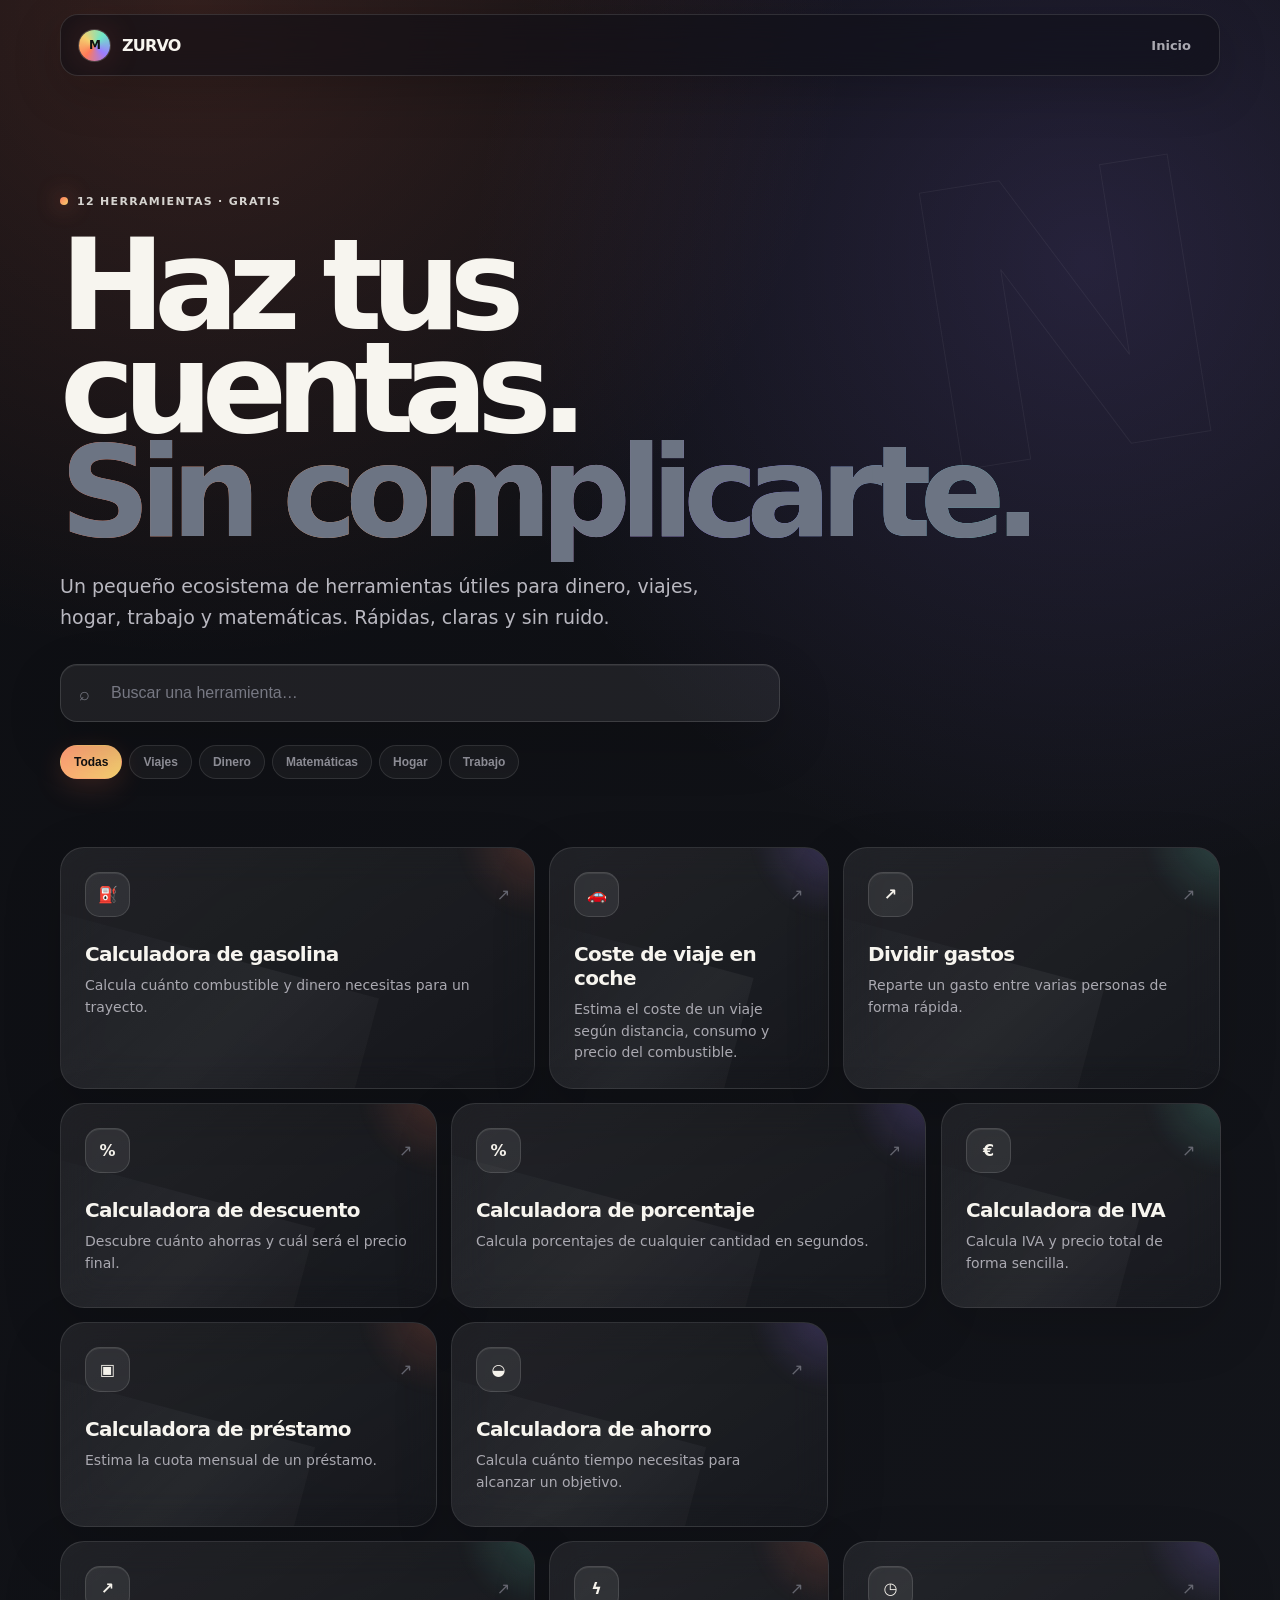
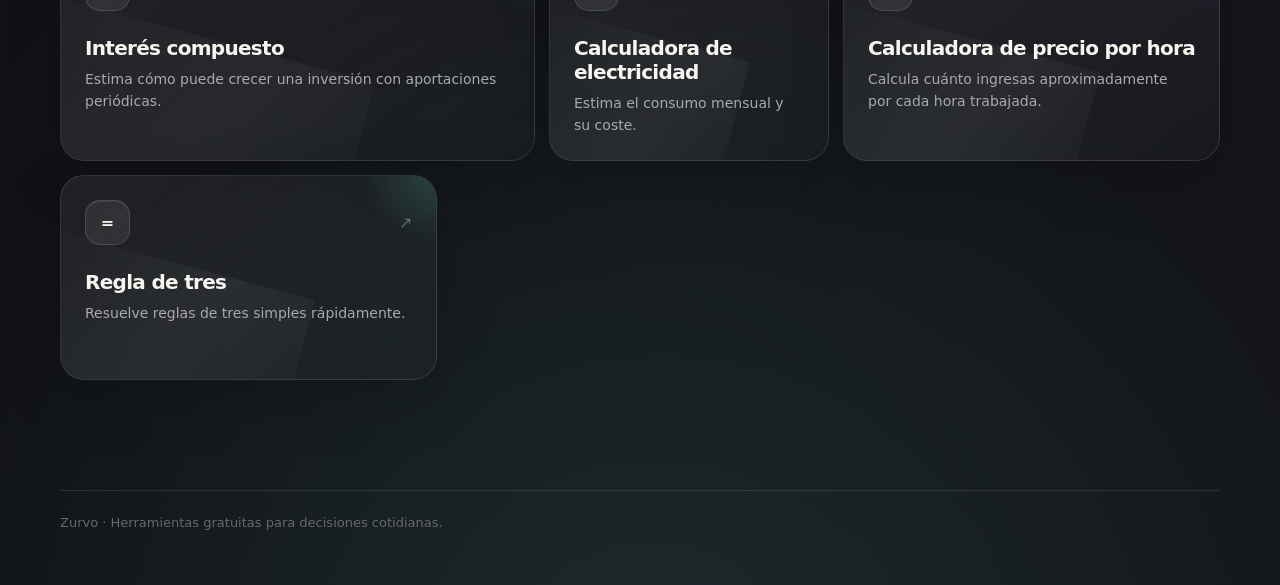
==== index.html @ 60fc9974 "Add files via upload" ====
<!doctype html><html lang="es"><head><meta charset="utf-8"><meta name="viewport" content="width=device-width,initial-scale=1,viewport-fit=cover"><meta name="theme-color" content="#f5f7fb"><title>Zurvo | Herramientas útiles</title><meta name="description" content="Calculadoras y herramientas gratuitas para decisiones cotidianas."><link rel="stylesheet" href="/ruptura.css"></head><body><header class="topbar"><a class="brand" href="/"><span class="brand-mark">M</span><span>ZURVO</span></a><nav class="nav"><a href="/">Inicio</a></nav></header><main><section class="hero reveal"><span class="eyebrow">12 herramientas · gratis</span><h1>Haz tus cuentas.<br><span style="color:#6c7483">Sin complicarte.</span></h1><p class="hero-copy">Un pequeño ecosistema de herramientas útiles para dinero, viajes, hogar, trabajo y matemáticas. Rápidas, claras y sin ruido.</p><div class="search"><span class="search-icon">⌕</span><input id="search" type="search" placeholder="Buscar una herramienta…" autocomplete="off"></div><div class="chips" id="chips"><button class="chip active" data-filter="Todas" type="button">Todas</button><button class="chip " data-filter="Viajes" type="button">Viajes</button><button class="chip " data-filter="Dinero" type="button">Dinero</button><button class="chip " data-filter="Matemáticas" type="button">Matemáticas</button><button class="chip " data-filter="Hogar" type="button">Hogar</button><button class="chip " data-filter="Trabajo" type="button">Trabajo</button></div></section><section><div class="grid" id="toolGrid"><a class="card reveal delay-1" href="/calculadora-gasolina.html" data-category="Viajes" data-search="calculadora de gasolina calcula cuánto combustible y dinero necesitas para un trayecto. viajes"><div class="card-top"><span class="icon">⛽</span><span class="arrow">↗</span></div><h3>Calculadora de gasolina</h3><p>Calcula cuánto combustible y dinero necesitas para un trayecto.</p></a><a class="card reveal delay-2" href="/coste-viaje-coche.html" data-category="Viajes" data-search="coste de viaje en coche estima el coste de un viaje según distancia, consumo y precio del combustible. viajes"><div class="card-top"><span class="icon">🚗</span><span class="arrow">↗</span></div><h3>Coste de viaje en coche</h3><p>Estima el coste de un viaje según distancia, consumo y precio del combustible.</p></a><a class="card reveal delay-3" href="/dividir-gastos-viaje.html" data-category="Dinero" data-search="dividir gastos reparte un gasto entre varias personas de forma rápida. dinero"><div class="card-top"><span class="icon">↗</span><span class="arrow">↗</span></div><h3>Dividir gastos</h3><p>Reparte un gasto entre varias personas de forma rápida.</p></a><a class="card reveal delay-1" href="/calculadora-descuento.html" data-category="Dinero" data-search="calculadora de descuento descubre cuánto ahorras y cuál será el precio final. dinero"><div class="card-top"><span class="icon">%</span><span class="arrow">↗</span></div><h3>Calculadora de descuento</h3><p>Descubre cuánto ahorras y cuál será el precio final.</p></a><a class="card reveal delay-2" href="/calculadora-porcentaje.html" data-category="Matemáticas" data-search="calculadora de porcentaje calcula porcentajes de cualquier cantidad en segundos. matemáticas"><div class="card-top"><span class="icon">%</span><span class="arrow">↗</span></div><h3>Calculadora de porcentaje</h3><p>Calcula porcentajes de cualquier cantidad en segundos.</p></a><a class="card reveal delay-3" href="/calculadora-iva.html" data-category="Dinero" data-search="calculadora de iva calcula iva y precio total de forma sencilla. dinero"><div class="card-top"><span class="icon">€</span><span class="arrow">↗</span></div><h3>Calculadora de IVA</h3><p>Calcula IVA y precio total de forma sencilla.</p></a><a class="card reveal delay-1" href="/calculadora-prestamo.html" data-category="Dinero" data-search="calculadora de préstamo estima la cuota mensual de un préstamo. dinero"><div class="card-top"><span class="icon">▣</span><span class="arrow">↗</span></div><h3>Calculadora de préstamo</h3><p>Estima la cuota mensual de un préstamo.</p></a><a class="card reveal delay-2" href="/calculadora-ahorro.html" data-category="Dinero" data-search="calculadora de ahorro calcula cuánto tiempo necesitas para alcanzar un objetivo. dinero"><div class="card-top"><span class="icon">◒</span><span class="arrow">↗</span></div><h3>Calculadora de ahorro</h3><p>Calcula cuánto tiempo necesitas para alcanzar un objetivo.</p></a><a class="card reveal delay-3" href="/interes-compuesto.html" data-category="Dinero" data-search="interés compuesto estima cómo puede crecer una inversión con aportaciones periódicas. dinero"><div class="card-top"><span class="icon">↗</span><span class="arrow">↗</span></div><h3>Interés compuesto</h3><p>Estima cómo puede crecer una inversión con aportaciones periódicas.</p></a><a class="card reveal delay-1" href="/calculadora-electricidad.html" data-category="Hogar" data-search="calculadora de electricidad estima el consumo mensual y su coste. hogar"><div class="card-top"><span class="icon">ϟ</span><span class="arrow">↗</span></div><h3>Calculadora de electricidad</h3><p>Estima el consumo mensual y su coste.</p></a><a class="card reveal delay-2" href="/calculadora-precio-hora.html" data-category="Trabajo" data-search="calculadora de precio por hora calcula cuánto ingresas aproximadamente por cada hora trabajada. trabajo"><div class="card-top"><span class="icon">◷</span><span class="arrow">↗</span></div><h3>Calculadora de precio por hora</h3><p>Calcula cuánto ingresas aproximadamente por cada hora trabajada.</p></a><a class="card reveal delay-3" href="/calculadora-regla-tres.html" data-category="Matemáticas" data-search="regla de tres resuelve reglas de tres simples rápidamente. matemáticas"><div class="card-top"><span class="icon">=</span><span class="arrow">↗</span></div><h3>Regla de tres</h3><p>Resuelve reglas de tres simples rápidamente.</p></a></div><div class="empty" id="empty">No hemos encontrado ninguna herramienta con esa búsqueda.</div></section></main><footer><div>Zurvo · Herramientas gratuitas para decisiones cotidianas.</div></footer><script>(function(){const input=document.getElementById('search'),grid=document.getElementById('toolGrid'),empty=document.getElementById('empty'),cards=[...document.querySelectorAll('.card')],chips=[...document.querySelectorAll('.chip')];let category='Todas';function render(){const q=(input.value||'').trim().toLowerCase();let visible=0;cards.forEach(c=>{const okCat=category==='Todas'||c.dataset.category===category;const okSearch=!q||c.dataset.search.includes(q);const show=okCat&&okSearch;c.style.display=show?'block':'none';if(show)visible++});empty.style.display=visible?'none':'block'}input.addEventListener('input',render);chips.forEach(ch=>ch.addEventListener('click',()=>{category=ch.dataset.filter;chips.forEach(x=>x.classList.toggle('active',x===ch));render()}));})();</script></body></html>
---- ruptura.css ----
:root{
 --bg:#0d0e12;--bg2:#14161c;--ink:#f7f5ef;--muted:#aaa9b1;--soft:#777883;
 --line:rgba(255,255,255,.10);--accent:#ff7a59;--violet:#9b7cff;--mint:#6ee7c8;--yellow:#f4d06f;
 --glass:rgba(255,255,255,.055);--glass2:rgba(255,255,255,.085);--shadow:0 30px 90px rgba(0,0,0,.32);
}
*{box-sizing:border-box}html{scroll-behavior:smooth}body{margin:0;min-height:100vh;color:var(--ink);font-family:ui-sans-serif,-apple-system,BlinkMacSystemFont,"SF Pro Display","Segoe UI",Inter,system-ui,sans-serif;background:radial-gradient(circle at 15% 0%,rgba(255,122,89,.16),transparent 27%),radial-gradient(circle at 85% 12%,rgba(155,124,255,.16),transparent 28%),radial-gradient(circle at 50% 105%,rgba(110,231,200,.10),transparent 30%),linear-gradient(135deg,var(--bg),var(--bg2));overflow-x:hidden}
body:before{content:"";position:fixed;inset:0;z-index:-1;opacity:.16;pointer-events:none;background-image:radial-gradient(rgba(255,255,255,.6) .6px,transparent .6px);background-size:20px 20px;mask-image:linear-gradient(to bottom,black,transparent 85%)}
a{color:inherit;text-decoration:none}.wrap,main,footer>div{width:min(1160px,calc(100% - 40px));margin:auto}
.topbar{position:sticky;top:14px;z-index:20;margin:14px auto 0;width:min(1160px,calc(100% - 40px));height:62px;border:1px solid rgba(255,255,255,.12);background:rgba(16,17,22,.64);backdrop-filter:blur(24px) saturate(140%);-webkit-backdrop-filter:blur(24px) saturate(140%);border-radius:18px;display:flex;align-items:center;justify-content:space-between;padding:0 16px 0 18px;box-shadow:0 14px 50px rgba(0,0,0,.20)}
.brand{display:flex;align-items:center;gap:12px;font-weight:850;letter-spacing:-.05em}.brand-mark{width:31px;height:31px;border-radius:50%;display:grid;place-items:center;color:#111;background:conic-gradient(from 220deg,var(--accent),var(--yellow),var(--mint),var(--violet),var(--accent));box-shadow:0 0 0 1px rgba(255,255,255,.18),0 0 34px rgba(255,122,89,.18);font-size:12px}.nav{display:flex;gap:6px}.nav a{padding:9px 12px;color:var(--muted);font-size:13px;font-weight:700;border-radius:10px;transition:.22s}.nav a:hover{background:rgba(255,255,255,.07);color:#fff}
main{padding:86px 0 80px}.hero{position:relative;margin-bottom:48px;padding:28px 0 20px}.hero:after{content:"N";position:absolute;right:4%;top:-30px;font-size:clamp(180px,30vw,420px);line-height:1;font-weight:900;letter-spacing:-.14em;color:transparent;-webkit-text-stroke:1px rgba(255,255,255,.055);pointer-events:none;z-index:-1;transform:rotate(-9deg)}
.eyebrow{display:inline-flex;align-items:center;gap:9px;color:#d6d4d0;font-size:11px;font-weight:800;letter-spacing:.12em;text-transform:uppercase}.eyebrow:before{content:"";width:8px;height:8px;border-radius:50%;background:linear-gradient(135deg,var(--accent),var(--yellow));box-shadow:0 0 22px rgba(255,122,89,.8)}
h1{font-size:clamp(56px,10vw,126px);line-height:.82;letter-spacing:-.09em;max-width:1000px;margin:25px 0 27px}h1 span{background:linear-gradient(100deg,var(--accent),#ffad72 30%,var(--violet) 67%,var(--mint));-webkit-background-clip:text;background-clip:text;color:transparent}h2{font-size:28px;letter-spacing:-.04em;margin:60px 0 20px}p{font-size:16px;line-height:1.65;color:var(--muted);margin:0 0 16px}.hero-copy{font-size:19px;max-width:650px;color:#b9b8c0}
.search{position:relative;max-width:720px;margin:30px 0 0}.search input{width:100%;padding:19px 22px 19px 50px;border-radius:17px;border:1px solid rgba(255,255,255,.13);background:rgba(255,255,255,.065);color:#fff;font-size:16px;outline:none;box-shadow:inset 0 1px 0 rgba(255,255,255,.06),0 20px 55px rgba(0,0,0,.18);transition:.25s}.search input::placeholder{color:#777883}.search input:focus{border-color:rgba(255,122,89,.55);box-shadow:0 0 0 4px rgba(255,122,89,.08),0 25px 65px rgba(0,0,0,.25)}.search-icon{position:absolute;left:19px;top:50%;transform:translateY(-50%);color:#777883;font-size:18px;pointer-events:none}
.chips{display:flex;flex-wrap:wrap;gap:7px;margin:23px 0 0}.chip{padding:9px 13px;border:1px solid rgba(255,255,255,.11);background:rgba(255,255,255,.045);border-radius:999px;color:#92929b;font-size:12px;font-weight:800;cursor:pointer;transition:.22s}.chip:hover{color:#fff;background:rgba(255,255,255,.08)}.chip.active{color:#111;border-color:transparent;background:linear-gradient(135deg,#ff9b76,#f4d06f);box-shadow:0 8px 28px rgba(255,122,89,.17)}
.grid{display:grid;grid-template-columns:repeat(12,1fr);gap:14px}.card{position:relative;grid-column:span 4;min-height:205px;padding:24px;border:1px solid rgba(255,255,255,.11);background:linear-gradient(145deg,rgba(255,255,255,.075),rgba(255,255,255,.025));backdrop-filter:blur(18px);-webkit-backdrop-filter:blur(18px);border-radius:24px;overflow:hidden;box-shadow:0 20px 60px rgba(0,0,0,.15);transition:transform .35s cubic-bezier(.2,.8,.2,1),border-color .3s,box-shadow .3s}.card:nth-child(4n+1){grid-column:span 5}.card:nth-child(4n+2){grid-column:span 3}.card:nth-child(4n+3){grid-column:span 4}.card:nth-child(4n){grid-column:span 4}.card:before{content:"";position:absolute;width:170px;height:170px;right:-90px;top:-95px;border-radius:50%;background:radial-gradient(circle,var(--glow,rgba(255,122,89,.20)),transparent 67%);filter:blur(5px);transition:.4s}.card:nth-child(3n+2){--glow:rgba(155,124,255,.24)}.card:nth-child(3n){--glow:rgba(110,231,200,.20)}.card:after{content:"";position:absolute;left:-20%;bottom:-70%;width:80%;height:130%;background:linear-gradient(120deg,transparent,rgba(255,255,255,.05),transparent);transform:rotate(15deg);transition:.5s}.card:hover{transform:translateY(-8px) rotate(-.25deg);border-color:rgba(255,255,255,.23);box-shadow:0 32px 90px rgba(0,0,0,.30)}.card:hover:after{transform:translateX(55%) rotate(15deg)}.card-top{display:flex;align-items:center;justify-content:space-between;position:relative;z-index:1}.icon{width:45px;height:45px;border-radius:15px;display:grid;place-items:center;background:rgba(255,255,255,.08);border:1px solid rgba(255,255,255,.13);color:#f5f2eb;font-weight:850;box-shadow:inset 0 1px 0 rgba(255,255,255,.08)}.arrow{color:#666771;transition:.25s}.card:hover .arrow{color:#fff;transform:translate(4px,-4px)}.card h3{font-size:20px;letter-spacing:-.035em;margin:25px 0 9px;position:relative;z-index:1}.card p{font-size:14px;margin:0;line-height:1.55;position:relative;z-index:1}.empty{display:none;padding:30px;border:1px dashed rgba(255,255,255,.14);border-radius:20px;color:var(--muted)}
.tool-layout{display:grid;grid-template-columns:minmax(0,700px) 310px;gap:28px;align-items:start}.tool{padding:32px;border:1px solid rgba(255,255,255,.13);background:rgba(255,255,255,.055);backdrop-filter:blur(24px);-webkit-backdrop-filter:blur(24px);border-radius:28px;box-shadow:var(--shadow)}.tool-head{display:flex;gap:15px;align-items:center;margin-bottom:30px}.tool-head .icon{width:54px;height:54px}.tool-head h1{font-size:clamp(38px,5vw,58px);margin:0}.tool-head p{margin:8px 0 0}.fields{display:grid;grid-template-columns:repeat(2,minmax(0,1fr));gap:17px}.field label{display:block;font-size:12px;font-weight:800;color:#c4c2c0;margin:0 0 8px}.input-wrap{position:relative}.input-wrap span{position:absolute;right:14px;top:50%;transform:translateY(-50%);color:#74757e;font-size:12px;font-weight:800;pointer-events:none}.field input{padding:15px 52px 15px 15px;width:100%;border:1px solid rgba(255,255,255,.11);border-radius:14px;background:rgba(0,0,0,.15);color:#fff;font-size:16px;outline:none;transition:.2s;box-shadow:inset 0 1px 0 rgba(255,255,255,.04)}.field input:focus{border-color:rgba(255,122,89,.55);box-shadow:0 0 0 4px rgba(255,122,89,.07)}
.primary{width:100%;margin-top:22px;border:0;border-radius:14px;padding:16px 18px;background:linear-gradient(135deg,#ff835f,#f4d06f);color:#17130f;font-size:15px;font-weight:850;cursor:pointer;box-shadow:0 16px 38px rgba(255,122,89,.16);transition:.2s}.primary:hover{transform:translateY(-2px);filter:saturate(1.08);box-shadow:0 22px 45px rgba(255,122,89,.23)}.primary:active{transform:scale(.985)}.result{margin-top:18px;padding:22px;border-radius:19px;background:linear-gradient(135deg,rgba(110,231,200,.12),rgba(255,255,255,.05));border:1px solid rgba(110,231,200,.18);color:#a8f5e1;font-size:19px;font-weight:780;min-height:76px;display:flex;align-items:center;animation:resultIn .34s ease both}.result.is-error{background:rgba(255,100,100,.08);border-color:rgba(255,100,100,.16);color:#ffb0b0}@keyframes resultIn{from{opacity:.1;transform:translateY(8px) scale(.99)}to{opacity:1;transform:none}}
.side{position:sticky;top:94px}.side-card{padding:22px;border-radius:22px;border:1px solid rgba(255,255,255,.11);background:rgba(255,255,255,.045);backdrop-filter:blur(18px);-webkit-backdrop-filter:blur(18px)}.side-card h3{margin:0 0 10px;font-size:16px}.side-card p{font-size:14px}.side-link{display:flex;align-items:center;justify-content:space-between;gap:10px;padding:12px 0;border-top:1px solid var(--line);font-size:14px;font-weight:750}.side-link span{color:#666771}.breadcrumb{font-size:13px;color:#777883;margin-bottom:24px}.breadcrumb a{text-decoration:underline;text-underline-offset:3px}.back{display:inline-flex;align-items:center;gap:8px;margin-top:24px;color:#92929b;font-size:14px;font-weight:750}.back:hover{color:#fff}footer{padding:30px 0 55px;color:#666771}footer>div{border-top:1px solid var(--line);padding-top:24px;font-size:13px}
.reveal{animation:reveal .7s cubic-bezier(.2,.8,.2,1) both}@keyframes reveal{from{opacity:0;transform:translateY(16px) scale(.985)}to{opacity:1;transform:none}}.delay-1{animation-delay:.05s}.delay-2{animation-delay:.10s}.delay-3{animation-delay:.15s}
@media(max-width:850px){.grid{grid-template-columns:repeat(2,1fr)}.card,.card:nth-child(4n+1),.card:nth-child(4n+2),.card:nth-child(4n+3),.card:nth-child(4n){grid-column:span 1}.tool-layout{grid-template-columns:1fr}.side{position:static}.side-card{margin-top:2px}}
@media(max-width:600px){.wrap,main,footer>div{width:min(100% - 24px,1160px)}.topbar{width:calc(100% - 24px);top:8px;margin-top:8px;height:58px;border-radius:16px;padding:0 12px 0 14px}.nav a{display:none}.hero{padding-top:38px;margin-bottom:35px}.hero:after{font-size:190px;right:-10px;top:0}main{padding:50px 0 55px}h1{font-size:58px}.hero-copy{font-size:17px}.grid{grid-template-columns:1fr}.card,.card:nth-child(4n+1),.card:nth-child(4n+2),.card:nth-child(4n+3),.card:nth-child(4n){grid-column:span 1;min-height:165px}.fields{grid-template-columns:1fr}.tool{padding:21px;border-radius:23px}.tool-head h1{font-size:36px}.tool-head{align-items:flex-start}.search input{padding:16px 16px 16px 44px}.chips{overflow:auto;flex-wrap:nowrap;padding-bottom:5px}}
@media(prefers-reduced-motion:reduce){*,*:before,*:after{scroll-behavior:auto!important;animation:none!important;transition:none!important}}
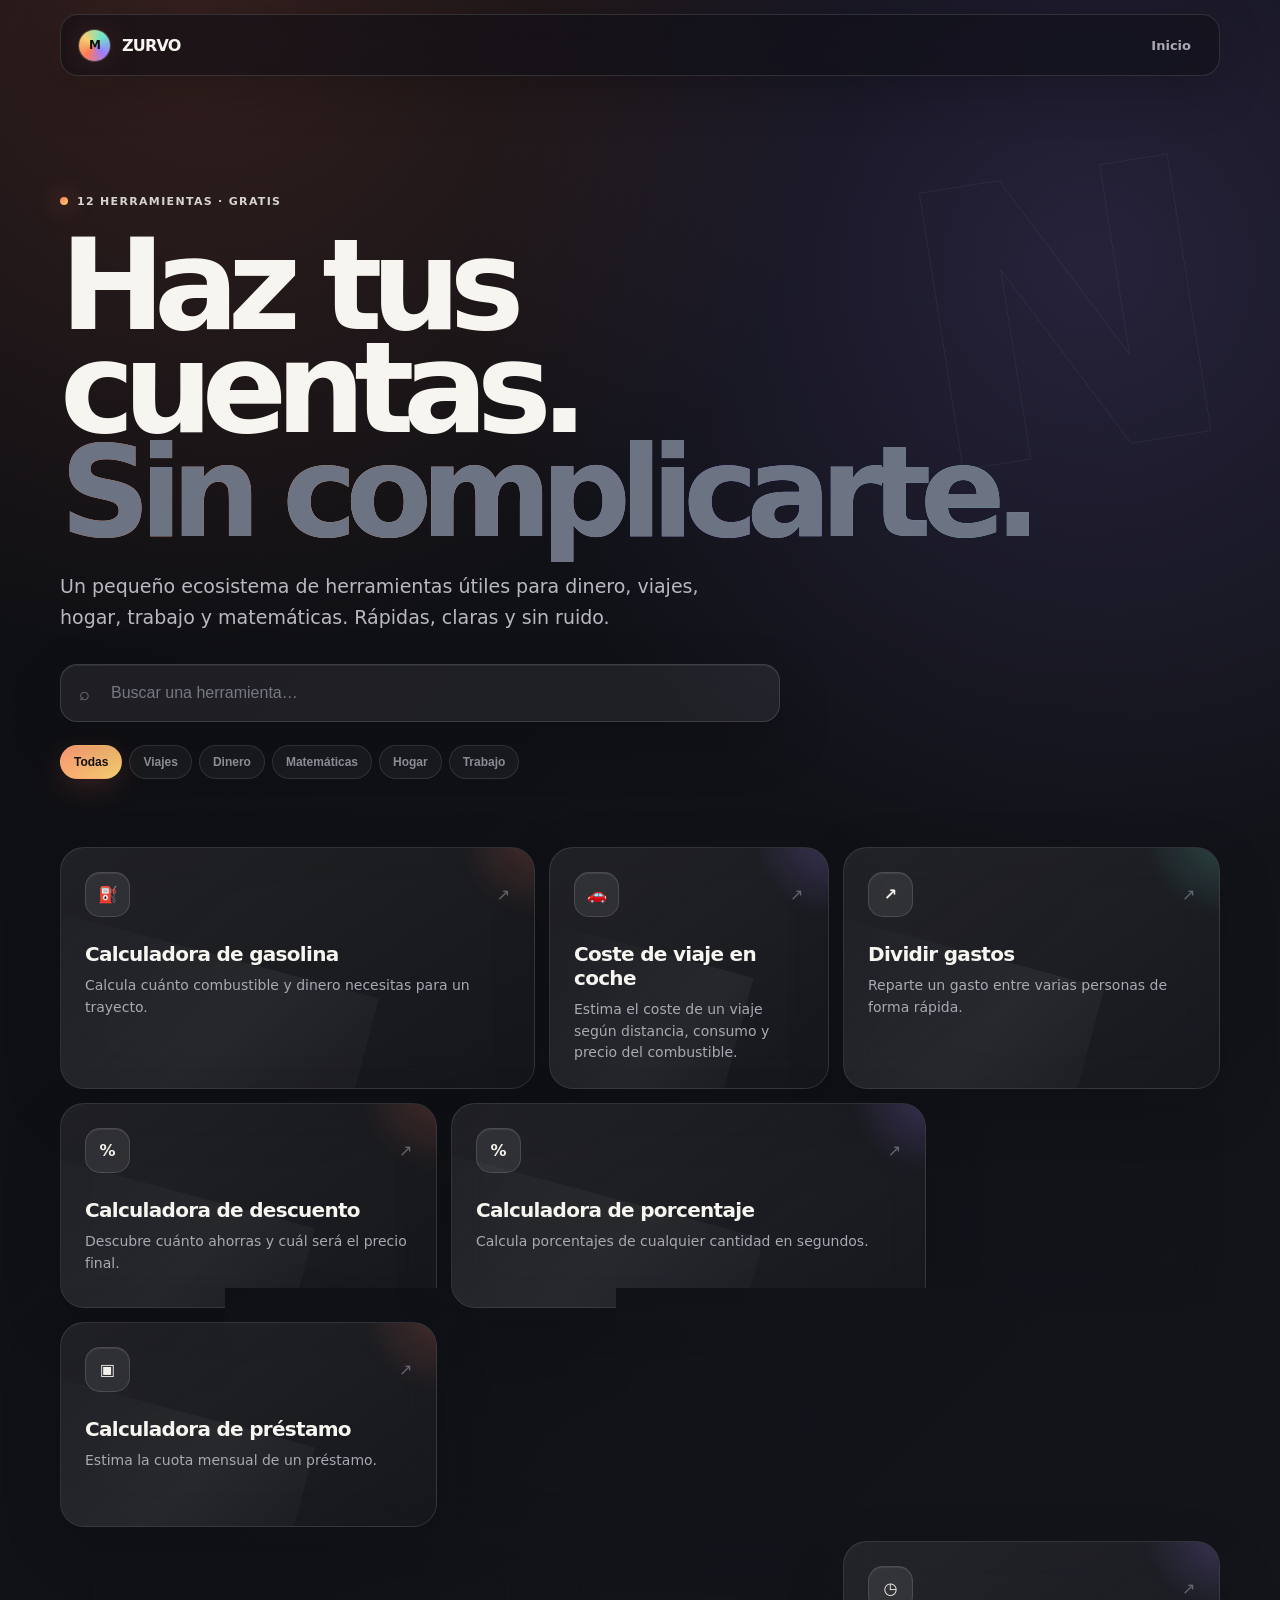
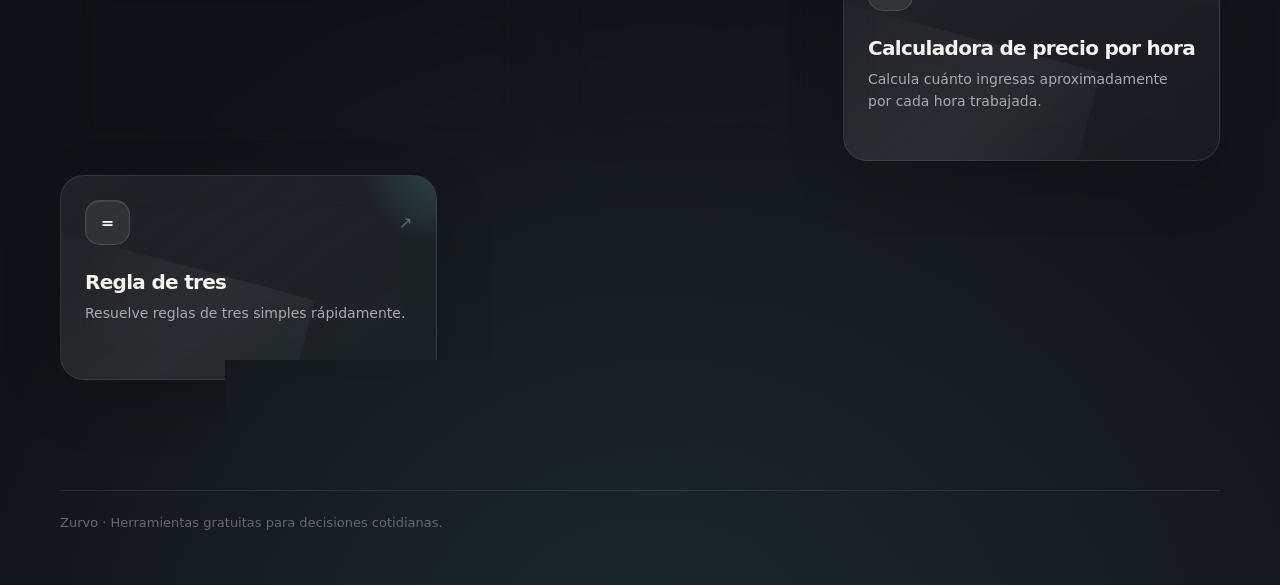
==== commit b5a69852: "Update index.html" ====
--- a/index.html
+++ b/index.html
@@ -1 +1,225 @@
-<!doctype html><html lang="es"><head><meta charset="utf-8"><meta name="viewport" content="width=device-width,initial-scale=1,viewport-fit=cover"><meta name="theme-color" content="#f5f7fb"><title>Zurvo | Herramientas útiles</title><meta name="description" content="Calculadoras y herramientas gratuitas para decisiones cotidianas."><link rel="stylesheet" href="/ruptura.css"></head><body><header class="topbar"><a class="brand" href="/"><span class="brand-mark">M</span><span>ZURVO</span></a><nav class="nav"><a href="/">Inicio</a></nav></header><main><section class="hero reveal"><span class="eyebrow">12 herramientas · gratis</span><h1>Haz tus cuentas.<br><span style="color:#6c7483">Sin complicarte.</span></h1><p class="hero-copy">Un pequeño ecosistema de herramientas útiles para dinero, viajes, hogar, trabajo y matemáticas. Rápidas, claras y sin ruido.</p><div class="search"><span class="search-icon">⌕</span><input id="search" type="search" placeholder="Buscar una herramienta…" autocomplete="off"></div><div class="chips" id="chips"><button class="chip active" data-filter="Todas" type="button">Todas</button><button class="chip " data-filter="Viajes" type="button">Viajes</button><button class="chip " data-filter="Dinero" type="button">Dinero</button><button class="chip " data-filter="Matemáticas" type="button">Matemáticas</button><button class="chip " data-filter="Hogar" type="button">Hogar</button><button class="chip " data-filter="Trabajo" type="button">Trabajo</button></div></section><section><div class="grid" id="toolGrid"><a class="card reveal delay-1" href="/calculadora-gasolina.html" data-category="Viajes" data-search="calculadora de gasolina calcula cuánto combustible y dinero necesitas para un trayecto. viajes"><div class="card-top"><span class="icon">⛽</span><span class="arrow">↗</span></div><h3>Calculadora de gasolina</h3><p>Calcula cuánto combustible y dinero necesitas para un trayecto.</p></a><a class="card reveal delay-2" href="/coste-viaje-coche.html" data-category="Viajes" data-search="coste de viaje en coche estima el coste de un viaje según distancia, consumo y precio del combustible. viajes"><div class="card-top"><span class="icon">🚗</span><span class="arrow">↗</span></div><h3>Coste de viaje en coche</h3><p>Estima el coste de un viaje según distancia, consumo y precio del combustible.</p></a><a class="card reveal delay-3" href="/dividir-gastos-viaje.html" data-category="Dinero" data-search="dividir gastos reparte un gasto entre varias personas de forma rápida. dinero"><div class="card-top"><span class="icon">↗</span><span class="arrow">↗</span></div><h3>Dividir gastos</h3><p>Reparte un gasto entre varias personas de forma rápida.</p></a><a class="card reveal delay-1" href="/calculadora-descuento.html" data-category="Dinero" data-search="calculadora de descuento descubre cuánto ahorras y cuál será el precio final. dinero"><div class="card-top"><span class="icon">%</span><span class="arrow">↗</span></div><h3>Calculadora de descuento</h3><p>Descubre cuánto ahorras y cuál será el precio final.</p></a><a class="card reveal delay-2" href="/calculadora-porcentaje.html" data-category="Matemáticas" data-search="calculadora de porcentaje calcula porcentajes de cualquier cantidad en segundos. matemáticas"><div class="card-top"><span class="icon">%</span><span class="arrow">↗</span></div><h3>Calculadora de porcentaje</h3><p>Calcula porcentajes de cualquier cantidad en segundos.</p></a><a class="card reveal delay-3" href="/calculadora-iva.html" data-category="Dinero" data-search="calculadora de iva calcula iva y precio total de forma sencilla. dinero"><div class="card-top"><span class="icon">€</span><span class="arrow">↗</span></div><h3>Calculadora de IVA</h3><p>Calcula IVA y precio total de forma sencilla.</p></a><a class="card reveal delay-1" href="/calculadora-prestamo.html" data-category="Dinero" data-search="calculadora de préstamo estima la cuota mensual de un préstamo. dinero"><div class="card-top"><span class="icon">▣</span><span class="arrow">↗</span></div><h3>Calculadora de préstamo</h3><p>Estima la cuota mensual de un préstamo.</p></a><a class="card reveal delay-2" href="/calculadora-ahorro.html" data-category="Dinero" data-search="calculadora de ahorro calcula cuánto tiempo necesitas para alcanzar un objetivo. dinero"><div class="card-top"><span class="icon">◒</span><span class="arrow">↗</span></div><h3>Calculadora de ahorro</h3><p>Calcula cuánto tiempo necesitas para alcanzar un objetivo.</p></a><a class="card reveal delay-3" href="/interes-compuesto.html" data-category="Dinero" data-search="interés compuesto estima cómo puede crecer una inversión con aportaciones periódicas. dinero"><div class="card-top"><span class="icon">↗</span><span class="arrow">↗</span></div><h3>Interés compuesto</h3><p>Estima cómo puede crecer una inversión con aportaciones periódicas.</p></a><a class="card reveal delay-1" href="/calculadora-electricidad.html" data-category="Hogar" data-search="calculadora de electricidad estima el consumo mensual y su coste. hogar"><div class="card-top"><span class="icon">ϟ</span><span class="arrow">↗</span></div><h3>Calculadora de electricidad</h3><p>Estima el consumo mensual y su coste.</p></a><a class="card reveal delay-2" href="/calculadora-precio-hora.html" data-category="Trabajo" data-search="calculadora de precio por hora calcula cuánto ingresas aproximadamente por cada hora trabajada. trabajo"><div class="card-top"><span class="icon">◷</span><span class="arrow">↗</span></div><h3>Calculadora de precio por hora</h3><p>Calcula cuánto ingresas aproximadamente por cada hora trabajada.</p></a><a class="card reveal delay-3" href="/calculadora-regla-tres.html" data-category="Matemáticas" data-search="regla de tres resuelve reglas de tres simples rápidamente. matemáticas"><div class="card-top"><span class="icon">=</span><span class="arrow">↗</span></div><h3>Regla de tres</h3><p>Resuelve reglas de tres simples rápidamente.</p></a></div><div class="empty" id="empty">No hemos encontrado ninguna herramienta con esa búsqueda.</div></section></main><footer><div>Zurvo · Herramientas gratuitas para decisiones cotidianas.</div></footer><script>(function(){const input=document.getElementById('search'),grid=document.getElementById('toolGrid'),empty=document.getElementById('empty'),cards=[...document.querySelectorAll('.card')],chips=[...document.querySelectorAll('.chip')];let category='Todas';function render(){const q=(input.value||'').trim().toLowerCase();let visible=0;cards.forEach(c=>{const okCat=category==='Todas'||c.dataset.category===category;const okSearch=!q||c.dataset.search.includes(q);const show=okCat&&okSearch;c.style.display=show?'block':'none';if(show)visible++});empty.style.display=visible?'none':'block'}input.addEventListener('input',render);chips.forEach(ch=>ch.addEventListener('click',()=>{category=ch.dataset.filter;chips.forEach(x=>x.classList.toggle('active',x===ch));render()}));})();</script></body></html>+<!doctype html>
+<html lang="es">
+<head>
+<meta charset="utf-8">
+<meta name="viewport" content="width=device-width,initial-scale=1,viewport-fit=cover">
+<meta name="theme-color" content="#f5f7fb">
+
+<!-- Google tag (gtag.js) -->
+<script async src="https://www.googletagmanager.com/gtag/js?id=G-BXLVKJTHHB"></script>
+<script>
+  window.dataLayer = window.dataLayer || [];
+  function gtag(){dataLayer.push(arguments);}
+  gtag('js', new Date());
+
+  gtag('config', 'G-BXLVKJTHHB');
+</script>
+
+<title>Zurvo | Herramientas útiles</title>
+<meta name="description" content="Calculadoras y herramientas gratuitas para decisiones cotidianas.">
+<link rel="stylesheet" href="/ruptura.css">
+</head>
+
+<body>
+
+<header class="topbar">
+  <a class="brand" href="/">
+    <span class="brand-mark">M</span>
+    <span>ZURVO</span>
+  </a>
+  <nav class="nav">
+    <a href="/">Inicio</a>
+  </nav>
+</header>
+
+<main>
+
+<section class="hero reveal">
+  <span class="eyebrow">12 herramientas · gratis</span>
+
+  <h1>Haz tus cuentas.<br><span style="color:#6c7483">Sin complicarte.</span></h1>
+
+  <p class="hero-copy">
+    Un pequeño ecosistema de herramientas útiles para dinero, viajes, hogar, trabajo y matemáticas. Rápidas, claras y sin ruido.
+  </p>
+
+  <div class="search">
+    <span class="search-icon">⌕</span>
+    <input id="search" type="search" placeholder="Buscar una herramienta…" autocomplete="off">
+  </div>
+
+  <div class="chips" id="chips">
+    <button class="chip active" data-filter="Todas" type="button">Todas</button>
+    <button class="chip" data-filter="Viajes" type="button">Viajes</button>
+    <button class="chip" data-filter="Dinero" type="button">Dinero</button>
+    <button class="chip" data-filter="Matemáticas" type="button">Matemáticas</button>
+    <button class="chip" data-filter="Hogar" type="button">Hogar</button>
+    <button class="chip" data-filter="Trabajo" type="button">Trabajo</button>
+  </div>
+</section>
+
+<section>
+  <div class="grid" id="toolGrid">
+
+    <a class="card reveal delay-1" href="/calculadora-gasolina.html" data-category="Viajes" data-search="calculadora de gasolina calcula cuánto combustible y dinero necesitas para un trayecto. viajes">
+      <div class="card-top">
+        <span class="icon">⛽</span>
+        <span class="arrow">↗</span>
+      </div>
+      <h3>Calculadora de gasolina</h3>
+      <p>Calcula cuánto combustible y dinero necesitas para un trayecto.</p>
+    </a>
+
+    <a class="card reveal delay-2" href="/coste-viaje-coche.html" data-category="Viajes" data-search="coste de viaje en coche estima el coste de un viaje según distancia, consumo y precio del combustible. viajes">
+      <div class="card-top">
+        <span class="icon">🚗</span>
+        <span class="arrow">↗</span>
+      </div>
+      <h3>Coste de viaje en coche</h3>
+      <p>Estima el coste de un viaje según distancia, consumo y precio del combustible.</p>
+    </a>
+
+    <a class="card reveal delay-3" href="/dividir-gastos-viaje.html" data-category="Dinero" data-search="dividir gastos reparte un gasto entre varias personas de forma rápida. dinero">
+      <div class="card-top">
+        <span class="icon">↗</span>
+        <span class="arrow">↗</span>
+      </div>
+      <h3>Dividir gastos</h3>
+      <p>Reparte un gasto entre varias personas de forma rápida.</p>
+    </a>
+
+    <a class="card reveal delay-1" href="/calculadora-descuento.html" data-category="Dinero" data-search="calculadora de descuento descubre cuánto ahorras y cuál será el precio final. dinero">
+      <div class="card-top">
+        <span class="icon">%</span>
+        <span class="arrow">↗</span>
+      </div>
+      <h3>Calculadora de descuento</h3>
+      <p>Descubre cuánto ahorras y cuál será el precio final.</p>
+    </a>
+
+    <a class="card reveal delay-2" href="/calculadora-porcentaje.html" data-category="Matemáticas" data-search="calculadora de porcentaje calcula porcentajes de cualquier cantidad en segundos. matemáticas">
+      <div class="card-top">
+        <span class="icon">%</span>
+        <span class="arrow">↗</span>
+      </div>
+      <h3>Calculadora de porcentaje</h3>
+      <p>Calcula porcentajes de cualquier cantidad en segundos.</p>
+    </a>
+
+    <a class="card reveal delay-3" href="/calculadora-iva.html" data-category="Dinero" data-search="calculadora de iva calcula iva y precio total de forma sencilla. dinero">
+      <div class="card-top">
+        <span class="icon">€</span>
+        <span class="arrow">↗</span>
+      </div>
+      <h3>Calculadora de IVA</h3>
+      <p>Calcula IVA y precio total de forma sencilla.</p>
+    </a>
+
+    <a class="card reveal delay-1" href="/calculadora-prestamo.html" data-category="Dinero" data-search="calculadora de préstamo estima la cuota mensual de un préstamo. dinero">
+      <div class="card-top">
+        <span class="icon">▣</span>
+        <span class="arrow">↗</span>
+      </div>
+      <h3>Calculadora de préstamo</h3>
+      <p>Estima la cuota mensual de un préstamo.</p>
+    </a>
+
+    <a class="card reveal delay-2" href="/calculadora-ahorro.html" data-category="Dinero" data-search="calculadora de ahorro calcula cuánto tiempo necesitas para alcanzar un objetivo. dinero">
+      <div class="card-top">
+        <span class="icon">◒</span>
+        <span class="arrow">↗</span>
+      </div>
+      <h3>Calculadora de ahorro</h3>
+      <p>Calcula cuánto tiempo necesitas para alcanzar un objetivo.</p>
+    </a>
+
+    <a class="card reveal delay-3" href="/interes-compuesto.html" data-category="Dinero" data-search="interés compuesto estima cómo puede crecer una inversión con aportaciones periódicas. dinero">
+      <div class="card-top">
+        <span class="icon">↗</span>
+        <span class="arrow">↗</span>
+      </div>
+      <h3>Interés compuesto</h3>
+      <p>Estima cómo puede crecer una inversión con aportaciones periódicas.</p>
+    </a>
+
+    <a class="card reveal delay-1" href="/calculadora-electricidad.html" data-category="Hogar" data-search="calculadora de electricidad estima el consumo mensual y su coste. hogar">
+      <div class="card-top">
+        <span class="icon">ϟ</span>
+        <span class="arrow">↗</span>
+      </div>
+      <h3>Calculadora de electricidad</h3>
+      <p>Estima el consumo mensual y su coste.</p>
+    </a>
+
+    <a class="card reveal delay-2" href="/calculadora-precio-hora.html" data-category="Trabajo" data-search="calculadora de precio por hora calcula cuánto ingresas aproximadamente por cada hora trabajada. trabajo">
+      <div class="card-top">
+        <span class="icon">◷</span>
+        <span class="arrow">↗</span>
+      </div>
+      <h3>Calculadora de precio por hora</h3>
+      <p>Calcula cuánto ingresas aproximadamente por cada hora trabajada.</p>
+    </a>
+
+    <a class="card reveal delay-3" href="/calculadora-regla-tres.html" data-category="Matemáticas" data-search="regla de tres resuelve reglas de tres simples rápidamente. matemáticas">
+      <div class="card-top">
+        <span class="icon">=</span>
+        <span class="arrow">↗</span>
+      </div>
+      <h3>Regla de tres</h3>
+      <p>Resuelve reglas de tres simples rápidamente.</p>
+    </a>
+
+  </div>
+
+  <div class="empty" id="empty">
+    No hemos encontrado ninguna herramienta con esa búsqueda.
+  </div>
+</section>
+
+</main>
+
+<footer>
+  <div>Zurvo · Herramientas gratuitas para decisiones cotidianas.</div>
+</footer>
+
+<script>
+(function(){
+  const input = document.getElementById('search');
+  const grid = document.getElementById('toolGrid');
+  const empty = document.getElementById('empty');
+  const cards = [...document.querySelectorAll('.card')];
+  const chips = [...document.querySelectorAll('.chip')];
+
+  let category = 'Todas';
+
+  function render(){
+    const q = (input.value || '').trim().toLowerCase();
+    let visible = 0;
+
+    cards.forEach(c => {
+      const okCat = category === 'Todas' || c.dataset.category === category;
+      const okSearch = !q || c.dataset.search.includes(q);
+      const show = okCat && okSearch;
+
+      c.style.display = show ? 'block' : 'none';
+
+      if(show) visible++;
+    });
+
+    empty.style.display = visible ? 'none' : 'block';
+  }
+
+  input.addEventListener('input', render);
+
+  chips.forEach(ch => ch.addEventListener('click', () => {
+    category = ch.dataset.filter;
+
+    chips.forEach(x => x.classList.toggle('active', x === ch));
+
+    render();
+  }));
+})();
+</script>
+
+</body>
+</html>
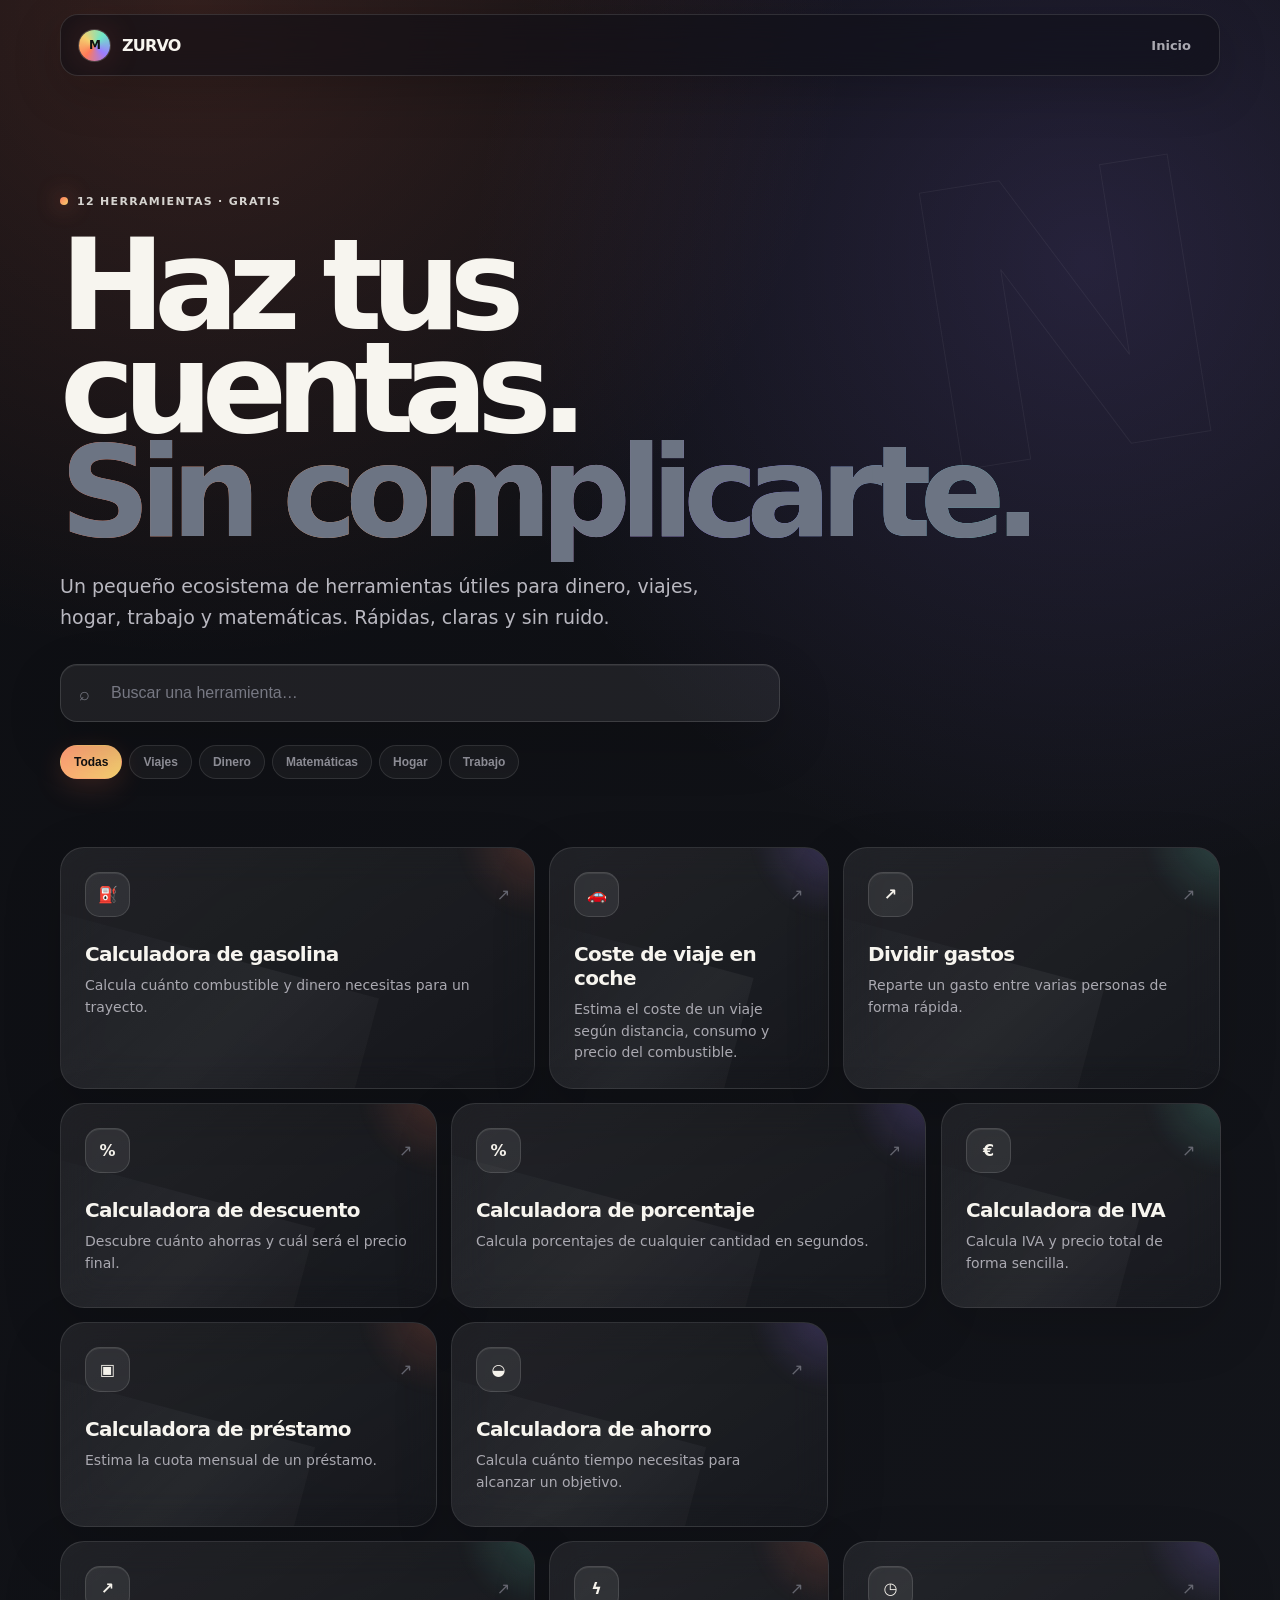
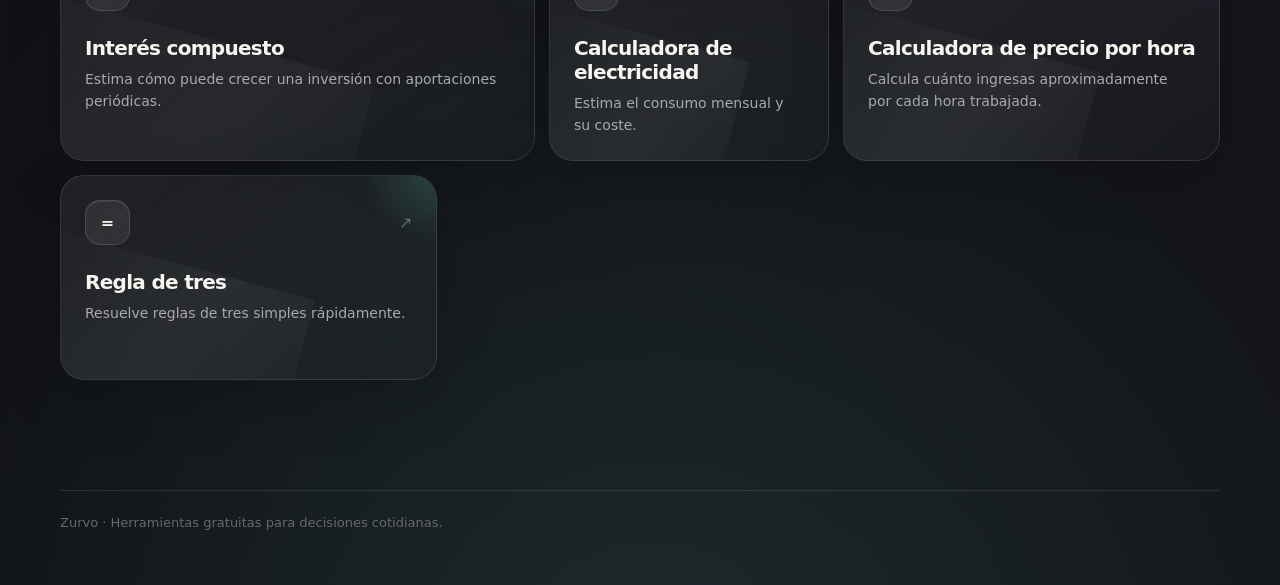
==== commit ab10186f: "Update index.html" ====
--- a/index.html
+++ b/index.html
@@ -4,6 +4,8 @@
 <meta charset="utf-8">
 <meta name="viewport" content="width=device-width,initial-scale=1,viewport-fit=cover">
 <meta name="theme-color" content="#f5f7fb">
+
+<link rel="canonical" href="https://zurvo.pages.dev/">
 
 <!-- Google tag (gtag.js) -->
 <script async src="https://www.googletagmanager.com/gtag/js?id=G-BXLVKJTHHB"></script>
